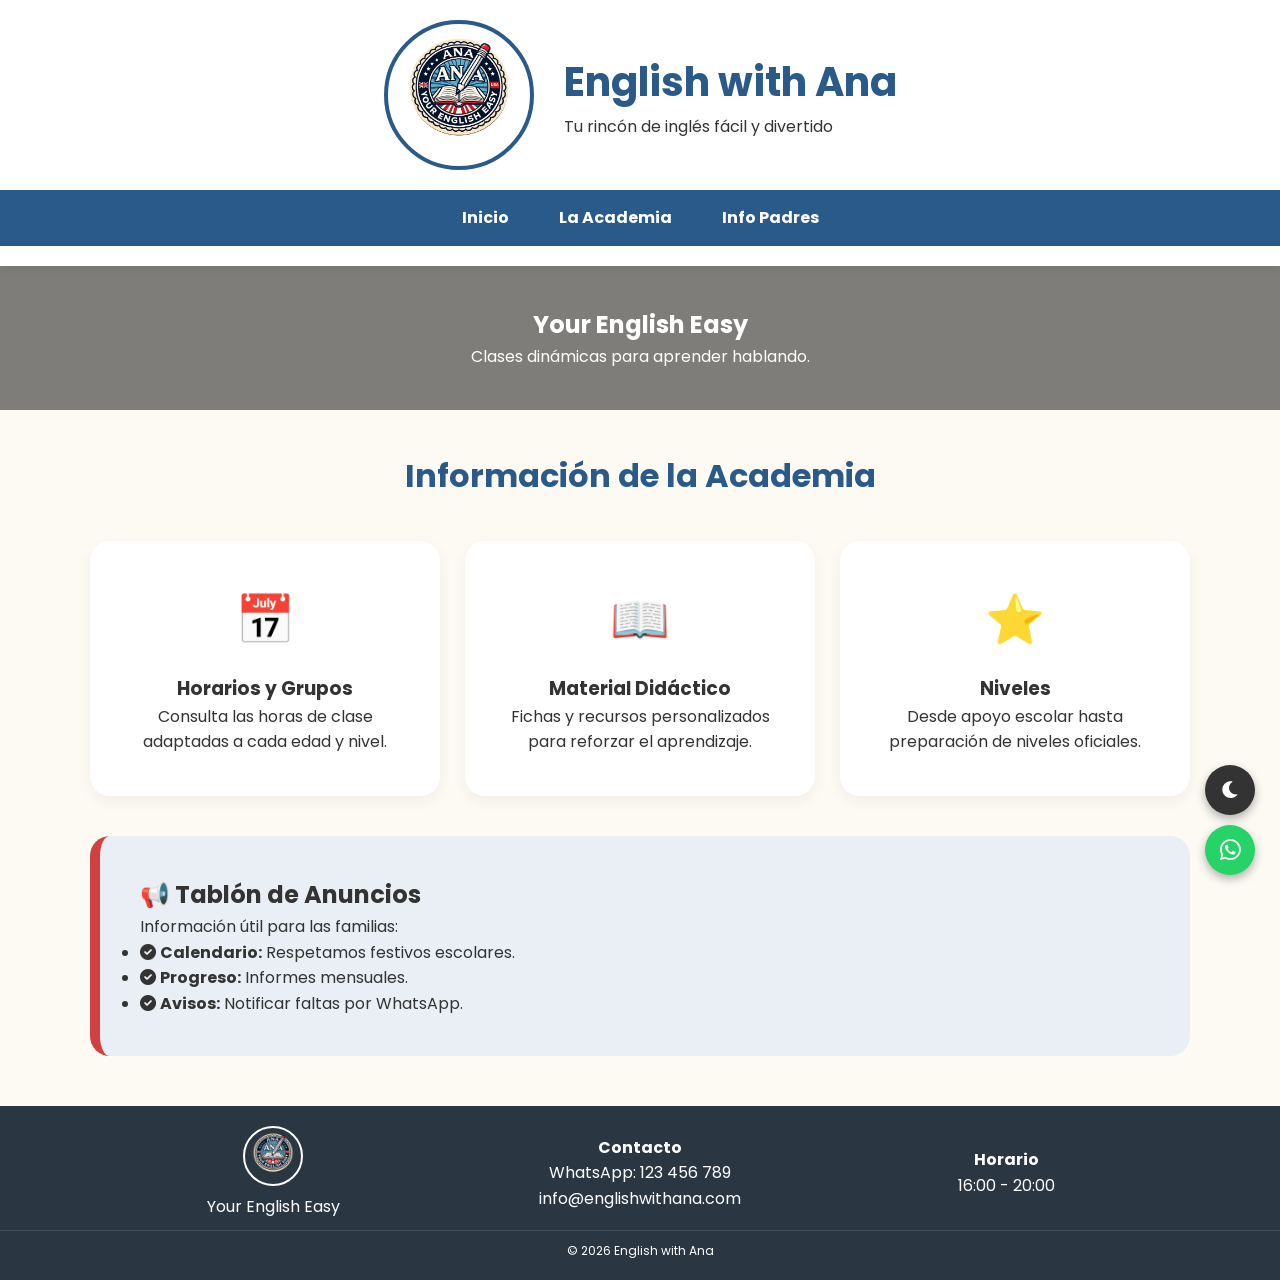
==== index.html @ 5e816d54 "Subida inicial academia Ana" ====
<!DOCTYPE html>
<html lang="es">
<head>
    <meta charset="UTF-8">
    <meta name="viewport" content="width=device-width, initial-scale=1.0">
    <title>English with Ana | Academia de Inglés</title>
    <link rel="stylesheet" href="style.css">
    <link href="https://fonts.googleapis.com/css2?family=Poppins:wght@300;400;700&display=swap" rel="stylesheet">
    <link rel="stylesheet" href="https://cdnjs.cloudflare.com/ajax/libs/font-awesome/6.0.0/css/all.min.css">
</head>
<body id="top">

    <header>
        <div class="container">
            <div class="header-content">
                <img src="img/logos.png" alt="Logo Ana" class="logo-patch">
                <div class="header-text">
                    <h1>English with Ana</h1>
                    <p>Tu rincón de inglés fácil y divertido</p>
                </div>
            </div>
        </div>
        <nav>
            <ul>
                <li><a href="#top">Inicio</a></li>
                <li><a href="#academia">La Academia</a></li>
                <li><a href="#padres">Info Padres</a></li>
            </ul>
        </nav>
    </header>

    <section id="hero">
        <div class="hero-content">
            <h2>Your English Easy</h2>
            <p>Clases dinámicas para aprender hablando.</p>
        </div>
    </section>

    <main class="container">
        <h2 class="section-title">Información de la Academia</h2>
        
        <section id="academia" class="grid">
            <div class="card reveal">
                <div class="icon">📅</div>
                <h3>Horarios y Grupos</h3>
                <p>Consulta las horas de clase adaptadas a cada edad y nivel.</p>
            </div>
            <div class="card reveal">
                <div class="icon">📖</div>
                <h3>Material Didáctico</h3>
                <p>Fichas y recursos personalizados para reforzar el aprendizaje.</p>
            </div>
            <div class="card reveal">
                <div class="icon">⭐</div>
                <h3>Niveles</h3>
                <p>Desde apoyo escolar hasta preparación de niveles oficiales.</p>
            </div>
        </section>

        <div class="info-parents reveal" id="padres">
            <h2>📢 Tablón de Anuncios</h2>
            <p>Información útil para las familias:</p>
            <ul class="parent-list">
                <li><i class="fas fa-check-circle"></i> <strong>Calendario:</strong> Respetamos festivos escolares.</li>
                <li><i class="fas fa-check-circle"></i> <strong>Progreso:</strong> Informes mensuales.</li>
                <li><i class="fas fa-check-circle"></i> <strong>Avisos:</strong> Notificar faltas por WhatsApp.</li>
            </ul>
        </div>
    </main>

    <button id="btnScrollTop" class="scroll-top" title="Subir">
        <i class="fas fa-chevron-up"></i>
    </button>

    <button id="btnTheme" class="theme-toggle" title="Cambiar modo">
        <i class="fas fa-moon"></i>
    </button>

    <a href="https://wa.me/34123456789" class="whatsapp-btn" target="_blank">
        <i class="fab fa-whatsapp"></i>
    </a>

    <footer>
        <div class="container footer-grid">
            <div class="footer-item">
                <img src="img/logos.png" alt="logo ana" class="footer-logo">
                <p>Your English Easy</p>
            </div>
            <div class="footer-item">
                <h4>Contacto</h4>
                <p>WhatsApp: 123 456 789</p>
                <p>info@englishwithana.com</p>
            </div>
            <div class="footer-item">
                <h4>Horario</h4>
                <p>16:00 - 20:00</p>
            </div>
        </div>
        <div class="footer-bottom">
            <p>&copy; 2026 English with Ana</p>
        </div>
    </footer>

    <script src="script.js"></script>
</body>
</html>
---- style.css ----
/* RESET Y BASE */
* { margin: 0; padding: 0; box-sizing: border-box; }
body {
    font-family: 'Poppins', sans-serif;
    background-color: #fcfaf3;
    color: #333;
    line-height: 1.6;
    scroll-behavior: smooth;
    transition: background-color 0.4s, color 0.4s;
}
.container { width: 90%; max-width: 1100px; margin: auto; }

/* HEADER */
header { background: white; padding: 20px 0; box-shadow: 0 2px 15px rgba(0,0,0,0.08); }
.header-content { display: flex; align-items: center; justify-content: center; gap: 30px; }
.logo-patch { width: 150px; height: 150px; border-radius: 50%; border: 4px solid #2a5a8a; object-fit: cover; }
.header-text h1 { color: #2a5a8a; font-size: 2.5rem; }
nav { background: #2a5a8a; margin-top: 20px; }
nav ul { display: flex; justify-content: center; list-style: none; }
nav a { color: white; text-decoration: none; padding: 15px 25px; display: block; font-weight: bold; }

/* HERO */
#hero {
    background: linear-gradient(rgba(0,0,0,0.5), rgba(0,0,0,0.5)), url('https://images.unsplash.com/photo-1513635269975-59663e0ac1ad?q=80&w=1600&auto=format&fit=crop');
    background-size: cover; background-position: center;
    color: white; padding: 40px 20px; text-align: center;
}

/* TARJETAS CON EFECTO DE COLOR (HOVER) */
.grid { display: grid; grid-template-columns: repeat(auto-fit, minmax(280px, 1fr)); gap: 25px; margin: 40px 0; }

.card {
    background: white;
    padding: 40px 30px;
    border-radius: 20px;
    text-align: center;
    box-shadow: 0 5px 15px rgba(0,0,0,0.05);
    transition: all 0.4s ease; /* Para que el cambio de color sea suave */
    cursor: pointer;
    border: 1px solid transparent;
}

/* AQUÍ ESTÁ EL EFECTO QUE QUERÍAS */
.card:hover {
    background-color: #7fb3d5; /* El azul chulo de la imagen */
    transform: translateY(-15px);
    box-shadow: 0 15px 35px rgba(0,0,0,0.2);
}

.card:hover h3, .card:hover p, .card:hover .icon {
    color: white; /* El texto cambia a blanco al pasar el ratón */
}

.icon { font-size: 3rem; margin-bottom: 15px; transition: color 0.3s; }
.section-title { margin: 40px 0 20px; text-align: center; color: #2a5a8a; font-size: 2rem; }

/* REVEAL ANIMATION */
.reveal { position: relative; transform: translateY(50px); opacity: 0; transition: all 0.8s ease-out; }
.reveal.active { transform: translateY(0); opacity: 1; }

/* INFO PADRES */
.info-parents { background: #e9eff5; padding: 40px; border-radius: 20px; border-left: 10px solid #d14141; margin-bottom: 50px; }

/* BOTONES FLOTANTES REORDENADOS */
.whatsapp-btn, .scroll-top, .theme-toggle {
    position: fixed; right: 25px; width: 50px; height: 50px; border-radius: 50%;
    display: flex; align-items: center; justify-content: center; color: white;
    border: none; cursor: pointer; box-shadow: 0 4px 10px rgba(0,0,0,0.3); z-index: 2000; transition: 0.3s;
}
.scroll-top { bottom: 145px; background: #2a5a8a; display: none; }
.theme-toggle { bottom: 85px; background: #333; font-size: 1.2rem; }
.whatsapp-btn { bottom: 25px; background: #25d366; font-size: 1.5rem; text-decoration: none; }

/* MODO OSCURO */
body.dark-mode { background-color: #1a1a1a; color: #f4f4f4; }
body.dark-mode header { background-color: #2d2d2d; }
body.dark-mode .card { background-color: #2d2d2d; color: white; }
body.dark-mode .card:hover { background-color: #2a5a8a; } /* Un azul más fuerte en modo oscuro */
body.dark-mode .info-parents { background-color: #333; color: white; }

/* FOOTER */
footer { background: #2a3642; color: white; padding: 20px 0; }
.footer-grid { display: grid; grid-template-columns: repeat(3, 1fr); align-items: center; text-align: center; }
.footer-logo { width: 60px; height: 60px; border-radius: 50%; border: 2px solid white; object-fit: cover; }
.footer-bottom { text-align: center; font-size: 0.75rem; border-top: 1px solid rgba(255,255,255,0.1); margin-top: 10px; padding-top: 10px; }

@media (max-width: 600px) { .footer-grid { grid-template-columns: 1fr; gap: 20px; } }
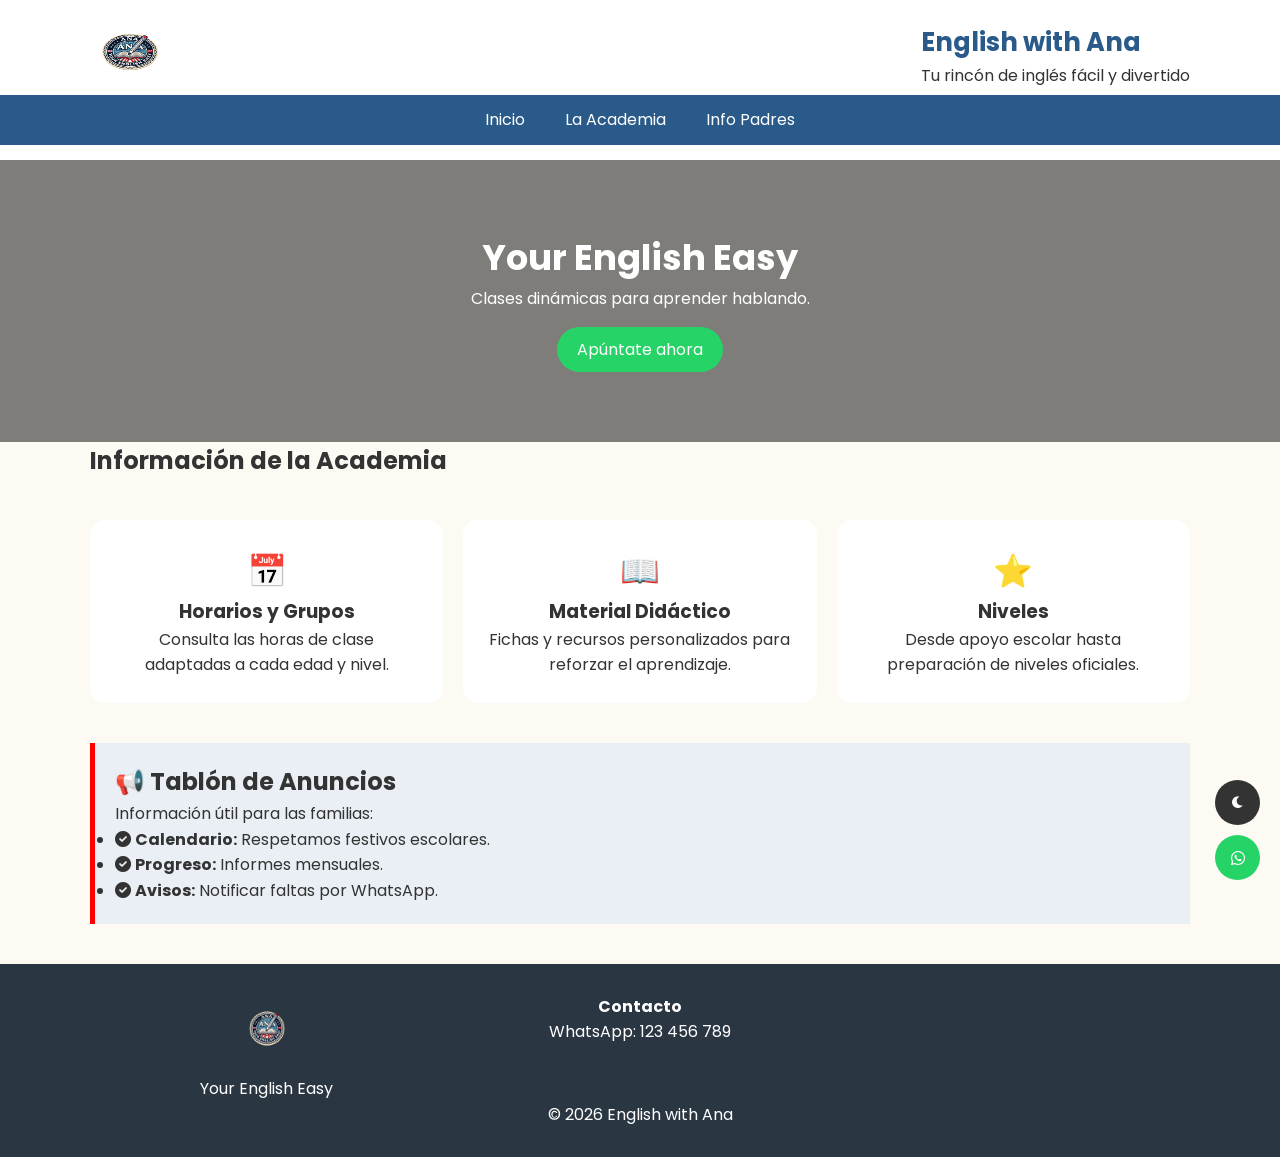
==== commit 15fdbbae: "Actualizacion de la pagina" ====
--- a/index.html
+++ b/index.html
@@ -10,97 +10,85 @@
 </head>
 <body id="top">
 
-    <header>
-        <div class="container">
-            <div class="header-content">
-                <img src="img/logos.png" alt="Logo Ana" class="logo-patch">
-                <div class="header-text">
-                    <h1>English with Ana</h1>
-                    <p>Tu rincón de inglés fácil y divertido</p>
-                </div>
+<header>
+    <div class="container">
+        <div class="header-content">
+            <img src="img/logos.png" alt="Logo Ana" class="logo-patch">
+            <div class="header-text">
+                <h1>English with Ana</h1>
+                <p>Tu rincón de inglés fácil y divertido</p>
             </div>
+            <button class="menu-toggle" id="mobile-menu">
+                <i class="fas fa-bars"></i>
+            </button>
         </div>
-        <nav>
-            <ul>
-                <li><a href="#top">Inicio</a></li>
-                <li><a href="#academia">La Academia</a></li>
-                <li><a href="#padres">Info Padres</a></li>
-            </ul>
-        </nav>
-    </header>
+    </div>
+    <nav id="nav-menu">
+        <ul>
+            <li><a href="#top">Inicio</a></li>
+            <li><a href="#academia">La Academia</a></li>
+            <li><a href="#padres">Info Padres</a></li>
+        </ul>
+    </nav>
+</header>
 
-    <section id="hero">
-        <div class="hero-content">
-            <h2>Your English Easy</h2>
-            <p>Clases dinámicas para aprender hablando.</p>
+<section id="hero">
+    <div class="hero-content">
+        <h2>Your English Easy</h2>
+        <p>Clases dinámicas para aprender hablando.</p>
+        <a href="https://wa.me/34123456789" class="btn-cta">Apúntate ahora</a>
+    </div>
+</section>
+
+<main class="container">
+    <h2 class="section-title">Información de la Academia</h2>
+    <section id="academia" class="grid">
+        <div class="card reveal">
+            <div class="icon">📅</div>
+            <h3>Horarios y Grupos</h3>
+            <p>Consulta las horas de clase adaptadas a cada edad y nivel.</p>
+        </div>
+        <div class="card reveal">
+            <div class="icon">📖</div>
+            <h3>Material Didáctico</h3>
+            <p>Fichas y recursos personalizados para reforzar el aprendizaje.</p>
+        </div>
+        <div class="card reveal">
+            <div class="icon">⭐</div>
+            <h3>Niveles</h3>
+            <p>Desde apoyo escolar hasta preparación de niveles oficiales.</p>
         </div>
     </section>
 
-    <main class="container">
-        <h2 class="section-title">Información de la Academia</h2>
-        
-        <section id="academia" class="grid">
-            <div class="card reveal">
-                <div class="icon">📅</div>
-                <h3>Horarios y Grupos</h3>
-                <p>Consulta las horas de clase adaptadas a cada edad y nivel.</p>
-            </div>
-            <div class="card reveal">
-                <div class="icon">📖</div>
-                <h3>Material Didáctico</h3>
-                <p>Fichas y recursos personalizados para reforzar el aprendizaje.</p>
-            </div>
-            <div class="card reveal">
-                <div class="icon">⭐</div>
-                <h3>Niveles</h3>
-                <p>Desde apoyo escolar hasta preparación de niveles oficiales.</p>
-            </div>
-        </section>
+    <div class="info-parents reveal" id="padres">
+        <h2>📢 Tablón de Anuncios</h2>
+        <p>Información útil para las familias:</p>
+        <ul class="parent-list">
+            <li><i class="fas fa-check-circle"></i> <strong>Calendario:</strong> Respetamos festivos escolares.</li>
+            <li><i class="fas fa-check-circle"></i> <strong>Progreso:</strong> Informes mensuales.</li>
+            <li><i class="fas fa-check-circle"></i> <strong>Avisos:</strong> Notificar faltas por WhatsApp.</li>
+        </ul>
+    </div>
+</main>
 
-        <div class="info-parents reveal" id="padres">
-            <h2>📢 Tablón de Anuncios</h2>
-            <p>Información útil para las familias:</p>
-            <ul class="parent-list">
-                <li><i class="fas fa-check-circle"></i> <strong>Calendario:</strong> Respetamos festivos escolares.</li>
-                <li><i class="fas fa-check-circle"></i> <strong>Progreso:</strong> Informes mensuales.</li>
-                <li><i class="fas fa-check-circle"></i> <strong>Avisos:</strong> Notificar faltas por WhatsApp.</li>
-            </ul>
+<button id="btnScrollTop" class="scroll-top"><i class="fas fa-chevron-up"></i></button>
+<button id="btnTheme" class="theme-toggle"><i class="fas fa-moon"></i></button>
+<a href="https://wa.me/34123456789" class="whatsapp-btn" target="_blank"><i class="fab fa-whatsapp"></i></a>
+
+<footer>
+    <div class="container footer-grid">
+        <div class="footer-item">
+            <img src="img/logos.png" alt="logo ana" class="footer-logo">
+            <p>Your English Easy</p>
         </div>
-    </main>
+        <div class="footer-item">
+            <h4>Contacto</h4>
+            <p>WhatsApp: 123 456 789</p>
+        </div>
+    </div>
+    <div class="footer-bottom"><p>&copy; 2026 English with Ana</p></div>
+</footer>
 
-    <button id="btnScrollTop" class="scroll-top" title="Subir">
-        <i class="fas fa-chevron-up"></i>
-    </button>
-
-    <button id="btnTheme" class="theme-toggle" title="Cambiar modo">
-        <i class="fas fa-moon"></i>
-    </button>
-
-    <a href="https://wa.me/34123456789" class="whatsapp-btn" target="_blank">
-        <i class="fab fa-whatsapp"></i>
-    </a>
-
-    <footer>
-        <div class="container footer-grid">
-            <div class="footer-item">
-                <img src="img/logos.png" alt="logo ana" class="footer-logo">
-                <p>Your English Easy</p>
-            </div>
-            <div class="footer-item">
-                <h4>Contacto</h4>
-                <p>WhatsApp: 123 456 789</p>
-                <p>info@englishwithana.com</p>
-            </div>
-            <div class="footer-item">
-                <h4>Horario</h4>
-                <p>16:00 - 20:00</p>
-            </div>
-        </div>
-        <div class="footer-bottom">
-            <p>&copy; 2026 English with Ana</p>
-        </div>
-    </footer>
-
-    <script src="script.js"></script>
+<script src="script.js"></script>
 </body>
 </html>
--- a/style.css
+++ b/style.css
@@ -1,87 +1,46 @@
-/* RESET Y BASE */
+/* TUS ESTILOS ORIGINALES (NO TOCAR) */
 * { margin: 0; padding: 0; box-sizing: border-box; }
-body {
-    font-family: 'Poppins', sans-serif;
-    background-color: #fcfaf3;
-    color: #333;
-    line-height: 1.6;
-    scroll-behavior: smooth;
-    transition: background-color 0.4s, color 0.4s;
-}
+body { font-family: 'Poppins', sans-serif; background-color: #fcfaf3; color: #333; line-height: 1.6; }
 .container { width: 90%; max-width: 1100px; margin: auto; }
+header { background: white; padding: 15px 0; position: sticky; top: 0; z-index: 1000; }
+.header-content { display: flex; align-items: center; justify-content: space-between; }
+.logo-patch { width: 80px; height: 80px; border-radius: 50%; }
+.header-text h1 { color: #2a5a8a; font-size: 1.6rem; }
+.menu-toggle { display: none; font-size: 1.5rem; background: none; border: none; cursor: pointer; }
+nav { background: #2a5a8a; transition: 0.3s; }
+nav ul { display: flex; justify-content: center; list-style: none; }
+nav a { color: white; padding: 12px 20px; display: block; text-decoration: none; }
+#hero { background: linear-gradient(rgba(0,0,0,0.5), rgba(0,0,0,0.5)), url('https://images.unsplash.com/photo-1513635269975-59663e0ac1ad?q=80&w=1600'); background-size: cover; background-position: center; color: white; text-align: center; padding: 70px 20px; }
+#hero h2 { font-size: 2.2rem; }
+.btn-cta { display: inline-block; margin-top: 15px; background: #25d366; color: white; padding: 10px 20px; border-radius: 25px; text-decoration: none; }
+.grid { display: grid; grid-template-columns: repeat(3, 1fr); gap: 20px; margin: 40px 0; }
+.card { background: white; padding: 25px; border-radius: 15px; text-align: center; transition: 0.3s; }
+.card:hover { transform: translateY(-5px); background: #7fb3d5; color: white; }
+.icon { font-size: 2rem; }
+.info-parents { background: #e9eff5; padding: 20px; margin-bottom: 40px; border-left: 5px solid red; }
+footer { background: #2a3642; color: white; padding: 30px 0; text-align: center; }
+.footer-grid { display: grid; grid-template-columns: repeat(3, 1fr); gap: 20px; }
+.footer-logo { width: 50px; }
+.whatsapp-btn, .scroll-top, .theme-toggle { position: fixed; right: 20px; width: 45px; height: 45px; border-radius: 50%; display: flex; justify-content: center; align-items: center; color: white; border: none; z-index: 2000; cursor: pointer; }
+.whatsapp-btn { bottom: 20px; background: #25d366; text-decoration: none; }
+.theme-toggle { bottom: 75px; background: #333; }
+.scroll-top { bottom: 130px; background: #2a5a8a; display: none; }
+.reveal { opacity: 0; transform: translateY(20px); transition: 0.5s; }
+.reveal.active { opacity: 1; transform: translateY(0); }
 
-/* HEADER */
-header { background: white; padding: 20px 0; box-shadow: 0 2px 15px rgba(0,0,0,0.08); }
-.header-content { display: flex; align-items: center; justify-content: center; gap: 30px; }
-.logo-patch { width: 150px; height: 150px; border-radius: 50%; border: 4px solid #2a5a8a; object-fit: cover; }
-.header-text h1 { color: #2a5a8a; font-size: 2.5rem; }
-nav { background: #2a5a8a; margin-top: 20px; }
-nav ul { display: flex; justify-content: center; list-style: none; }
-nav a { color: white; text-decoration: none; padding: 15px 25px; display: block; font-weight: bold; }
-
-/* HERO */
-#hero {
-    background: linear-gradient(rgba(0,0,0,0.5), rgba(0,0,0,0.5)), url('https://images.unsplash.com/photo-1513635269975-59663e0ac1ad?q=80&w=1600&auto=format&fit=crop');
-    background-size: cover; background-position: center;
-    color: white; padding: 40px 20px; text-align: center;
+/* TUS MEDIA QUERIES ORIGINALES (NO TOCAR) */
+@media (max-width: 768px) {
+    .menu-toggle { display: block; }
+    nav { max-height: 0; overflow: hidden; }
+    nav.active { max-height: 350px; } /* Esto arregla el botón del menú */
+    nav ul { flex-direction: column; }
+    .grid, .footer-grid { grid-template-columns: 1fr; }
 }
 
-/* TARJETAS CON EFECTO DE COLOR (HOVER) */
-.grid { display: grid; grid-template-columns: repeat(auto-fit, minmax(280px, 1fr)); gap: 25px; margin: 40px 0; }
-
-.card {
-    background: white;
-    padding: 40px 30px;
-    border-radius: 20px;
-    text-align: center;
-    box-shadow: 0 5px 15px rgba(0,0,0,0.05);
-    transition: all 0.4s ease; /* Para que el cambio de color sea suave */
-    cursor: pointer;
-    border: 1px solid transparent;
+@media (min-width: 769px) and (max-width: 1024px) {
+    .grid, .footer-grid { grid-template-columns: repeat(2, 1fr); }
 }
 
-/* AQUÍ ESTÁ EL EFECTO QUE QUERÍAS */
-.card:hover {
-    background-color: #7fb3d5; /* El azul chulo de la imagen */
-    transform: translateY(-15px);
-    box-shadow: 0 15px 35px rgba(0,0,0,0.2);
-}
-
-.card:hover h3, .card:hover p, .card:hover .icon {
-    color: white; /* El texto cambia a blanco al pasar el ratón */
-}
-
-.icon { font-size: 3rem; margin-bottom: 15px; transition: color 0.3s; }
-.section-title { margin: 40px 0 20px; text-align: center; color: #2a5a8a; font-size: 2rem; }
-
-/* REVEAL ANIMATION */
-.reveal { position: relative; transform: translateY(50px); opacity: 0; transition: all 0.8s ease-out; }
-.reveal.active { transform: translateY(0); opacity: 1; }
-
-/* INFO PADRES */
-.info-parents { background: #e9eff5; padding: 40px; border-radius: 20px; border-left: 10px solid #d14141; margin-bottom: 50px; }
-
-/* BOTONES FLOTANTES REORDENADOS */
-.whatsapp-btn, .scroll-top, .theme-toggle {
-    position: fixed; right: 25px; width: 50px; height: 50px; border-radius: 50%;
-    display: flex; align-items: center; justify-content: center; color: white;
-    border: none; cursor: pointer; box-shadow: 0 4px 10px rgba(0,0,0,0.3); z-index: 2000; transition: 0.3s;
-}
-.scroll-top { bottom: 145px; background: #2a5a8a; display: none; }
-.theme-toggle { bottom: 85px; background: #333; font-size: 1.2rem; }
-.whatsapp-btn { bottom: 25px; background: #25d366; font-size: 1.5rem; text-decoration: none; }
-
-/* MODO OSCURO */
+/* REGLA PARA EL MODO OSCURO (Para que el botón funcione) */
 body.dark-mode { background-color: #1a1a1a; color: #f4f4f4; }
-body.dark-mode header { background-color: #2d2d2d; }
-body.dark-mode .card { background-color: #2d2d2d; color: white; }
-body.dark-mode .card:hover { background-color: #2a5a8a; } /* Un azul más fuerte en modo oscuro */
-body.dark-mode .info-parents { background-color: #333; color: white; }
-
-/* FOOTER */
-footer { background: #2a3642; color: white; padding: 20px 0; }
-.footer-grid { display: grid; grid-template-columns: repeat(3, 1fr); align-items: center; text-align: center; }
-.footer-logo { width: 60px; height: 60px; border-radius: 50%; border: 2px solid white; object-fit: cover; }
-.footer-bottom { text-align: center; font-size: 0.75rem; border-top: 1px solid rgba(255,255,255,0.1); margin-top: 10px; padding-top: 10px; }
-
-@media (max-width: 600px) { .footer-grid { grid-template-columns: 1fr; gap: 20px; } }+body.dark-mode header, body.dark-mode .card { background-color: #333; color: white; }
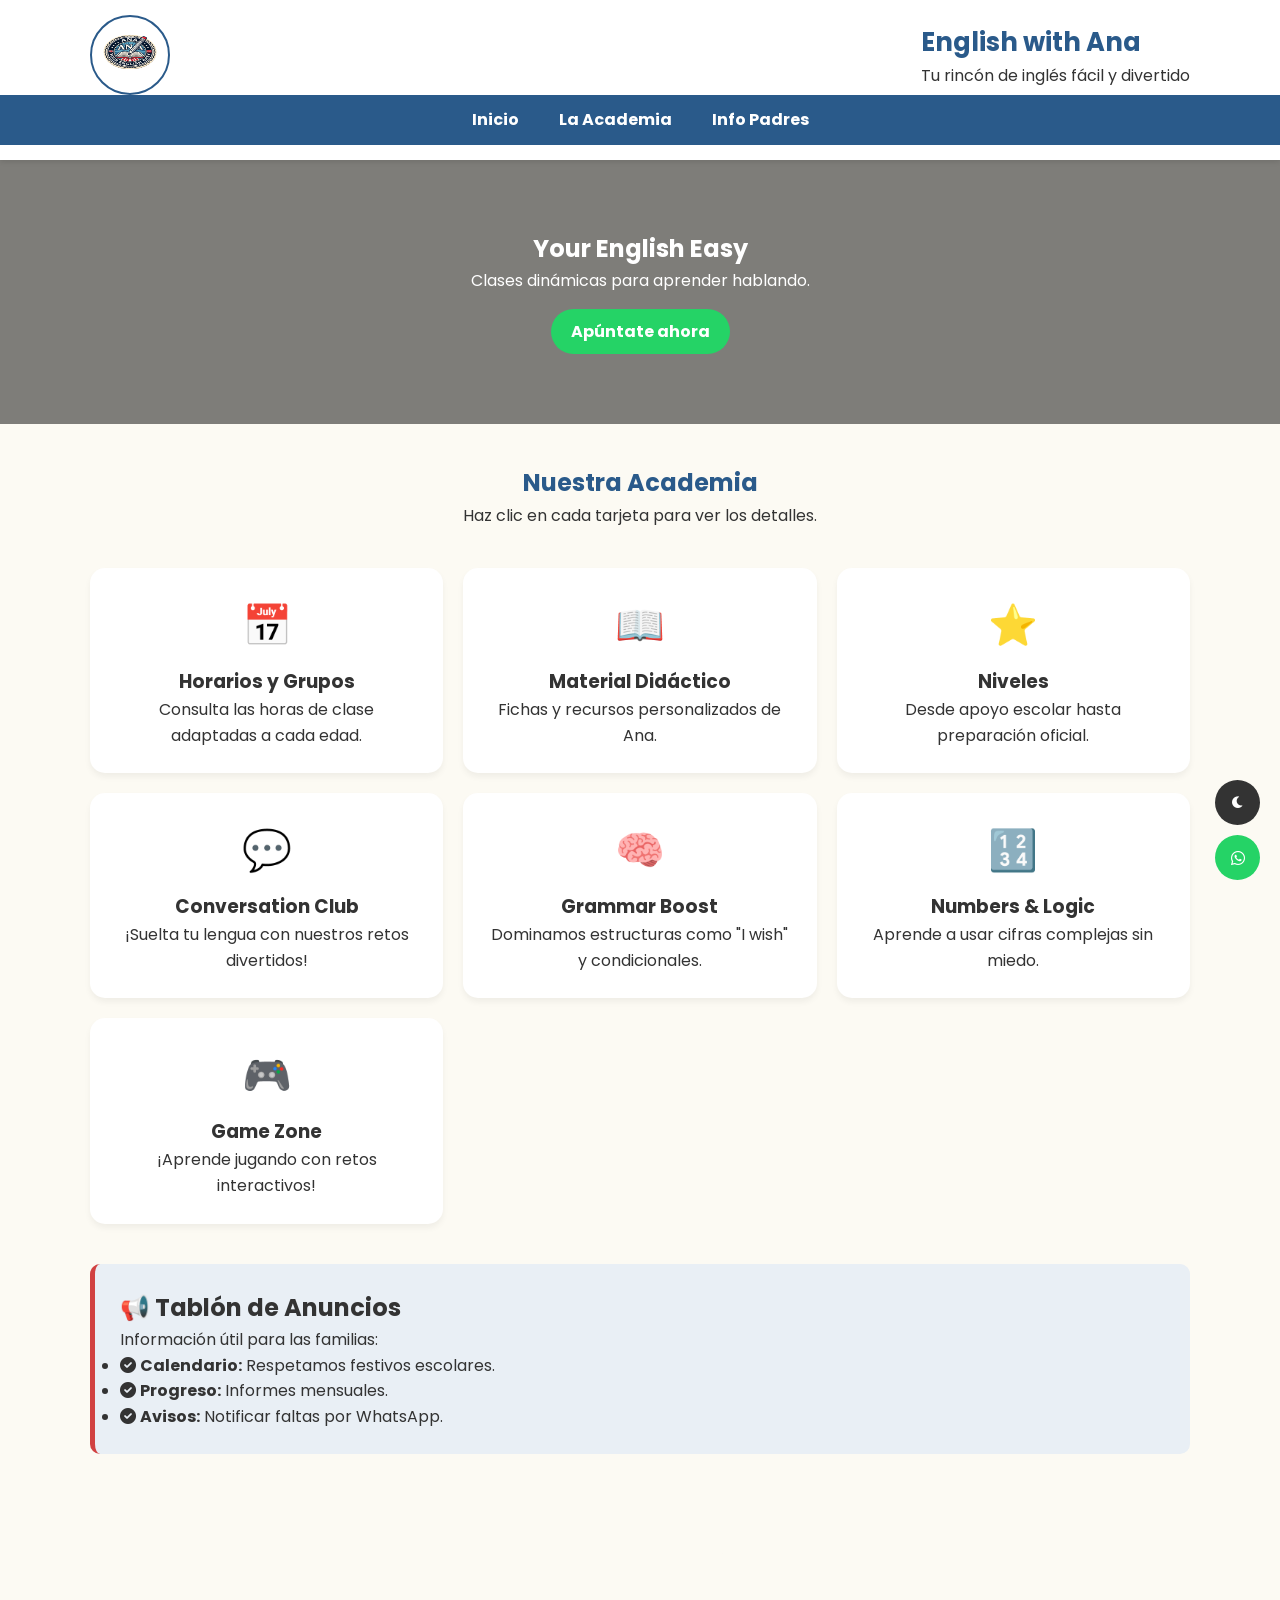
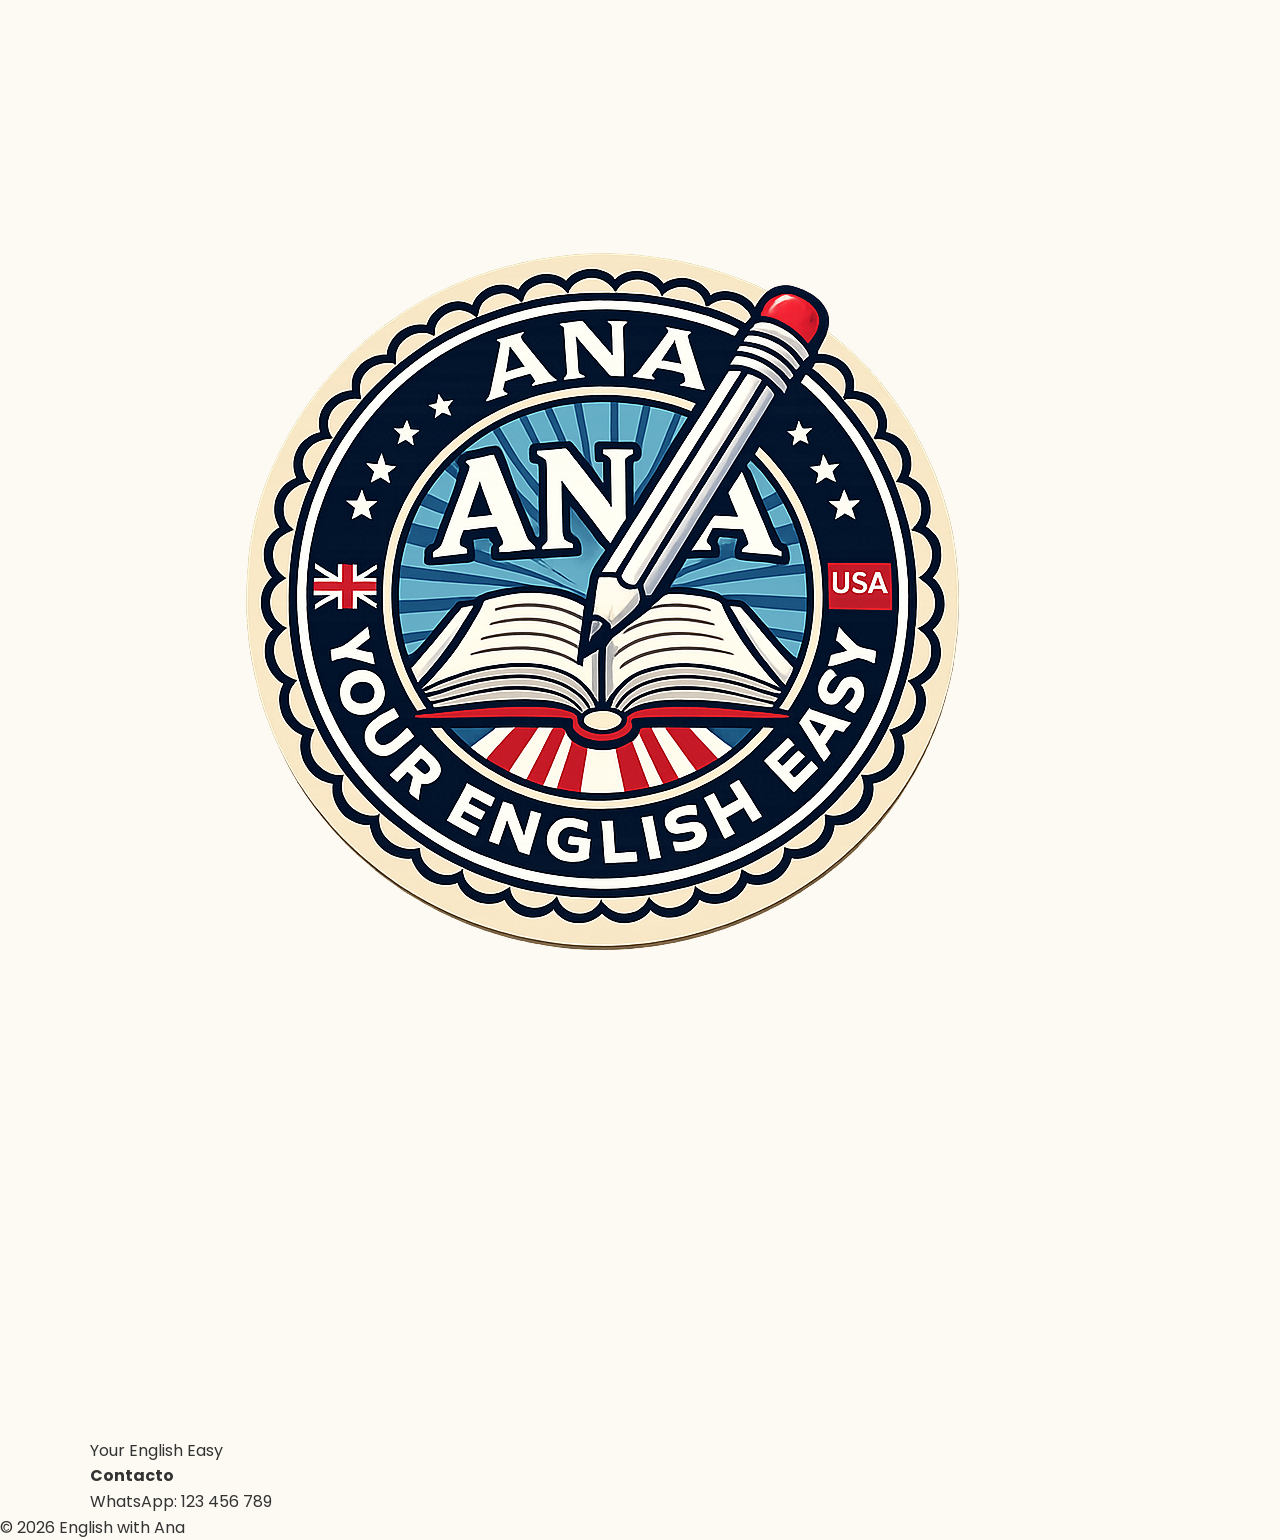
==== commit 12f6d085: "Actualizacion de la pagina" ====
--- a/index.html
+++ b/index.html
@@ -41,23 +41,67 @@
 </section>
 
 <main class="container">
-    <h2 class="section-title">Información de la Academia</h2>
+    <h2 class="section-title">Nuestra Academia</h2>
+    <p style="text-align:center; margin-bottom: 20px;">Haz clic en cada tarjeta para ver los detalles.</p>
+
     <section id="academia" class="grid">
-        <div class="card reveal">
-            <div class="icon">📅</div>
-            <h3>Horarios y Grupos</h3>
-            <p>Consulta las horas de clase adaptadas a cada edad y nivel.</p>
-        </div>
-        <div class="card reveal">
-            <div class="icon">📖</div>
-            <h3>Material Didáctico</h3>
-            <p>Fichas y recursos personalizados para reforzar el aprendizaje.</p>
-        </div>
-        <div class="card reveal">
-            <div class="icon">⭐</div>
-            <h3>Niveles</h3>
-            <p>Desde apoyo escolar hasta preparación de niveles oficiales.</p>
-        </div>
+        
+        <a href="horarios.html" class="card-link">
+            <div class="card reveal">
+                <div class="icon">📅</div>
+                <h3>Horarios y Grupos</h3>
+                <p>Consulta las horas de clase adaptadas a cada edad.</p>
+            </div>
+        </a>
+
+        <a href="material.html" class="card-link">
+            <div class="card reveal">
+                <div class="icon">📖</div>
+                <h3>Material Didáctico</h3>
+                <p>Fichas y recursos personalizados de Ana.</p>
+            </div>
+        </a>
+
+        <a href="niveles.html" class="card-link">
+            <div class="card reveal">
+                <div class="icon">⭐</div>
+                <h3>Niveles</h3>
+                <p>Desde apoyo escolar hasta preparación oficial.</p>
+            </div>
+        </a>
+
+        <a href="conversation.html" class="card-link">
+            <div class="card reveal">
+                <div class="icon">💬</div>
+                <h3>Conversation Club</h3>
+                <p>¡Suelta tu lengua con nuestros retos divertidos!</p>
+            </div>
+        </a>
+
+        <a href="grammar.html" class="card-link">
+            <div class="card reveal">
+                <div class="icon">🧠</div>
+                <h3>Grammar Boost</h3>
+                <p>Dominamos estructuras como "I wish" y condicionales.</p>
+            </div>
+        </a>
+
+        <a href="logic.html" class="card-link">
+            <div class="card reveal">
+                <div class="icon">🔢</div>
+                <h3>Numbers & Logic</h3>
+                <p>Aprende a usar cifras complejas sin miedo.</p>
+            </div>
+        </a>
+
+        <a href="games.html" class="card-link">
+            <div class="card reveal">
+                <div class="icon">🎮</div>
+                <h3>Game Zone</h3>
+                <p>¡Aprende jugando con retos interactivos!</p>
+            </div>
+        </a>
+
     </section>
 
     <div class="info-parents reveal" id="padres">
@@ -86,7 +130,9 @@
             <p>WhatsApp: 123 456 789</p>
         </div>
     </div>
-    <div class="footer-bottom"><p>&copy; 2026 English with Ana</p></div>
+    <div class="footer-bottom">
+        <p>&copy; 2026 English with Ana</p>
+    </div>
 </footer>
 
 <script src="script.js"></script>
--- a/style.css
+++ b/style.css
@@ -1,46 +1,78 @@
-/* TUS ESTILOS ORIGINALES (NO TOCAR) */
 * { margin: 0; padding: 0; box-sizing: border-box; }
-body { font-family: 'Poppins', sans-serif; background-color: #fcfaf3; color: #333; line-height: 1.6; }
+body { font-family: 'Poppins', sans-serif; background-color: #fcfaf3; color: #333; line-height: 1.6; transition: 0.3s; }
 .container { width: 90%; max-width: 1100px; margin: auto; }
-header { background: white; padding: 15px 0; position: sticky; top: 0; z-index: 1000; }
+
+/* HEADER */
+header { background: white; padding: 15px 0; position: sticky; top: 0; z-index: 1000; box-shadow: 0 2px 5px rgba(0,0,0,0.1); }
 .header-content { display: flex; align-items: center; justify-content: space-between; }
-.logo-patch { width: 80px; height: 80px; border-radius: 50%; }
+.logo-patch { width: 80px; height: 80px; border-radius: 50%; border: 2px solid #2a5a8a; }
 .header-text h1 { color: #2a5a8a; font-size: 1.6rem; }
-.menu-toggle { display: none; font-size: 1.5rem; background: none; border: none; cursor: pointer; }
+.menu-toggle { display: none; font-size: 1.5rem; background: none; border: none; cursor: pointer; color: #2a5a8a; }
+
+/* NAV */
 nav { background: #2a5a8a; transition: 0.3s; }
 nav ul { display: flex; justify-content: center; list-style: none; }
-nav a { color: white; padding: 12px 20px; display: block; text-decoration: none; }
+nav a { color: white; padding: 12px 20px; display: block; text-decoration: none; font-weight: bold; }
+
+/* GRID & CARDS */
+.grid { display: grid; grid-template-columns: repeat(auto-fit, minmax(280px, 1fr)); gap: 20px; margin: 40px 0; }
+.card-link { text-decoration: none; color: inherit; display: block; }
+.card { background: white; padding: 25px; border-radius: 15px; text-align: center; transition: 0.3s; height: 100%; box-shadow: 0 4px 6px rgba(0,0,0,0.05); }
+.card:hover { transform: translateY(-5px); background: #7fb3d5; color: white; }
+.icon { font-size: 2.5rem; margin-bottom: 10px; }
+
+/* HERO & OTHERS */
 #hero { background: linear-gradient(rgba(0,0,0,0.5), rgba(0,0,0,0.5)), url('https://images.unsplash.com/photo-1513635269975-59663e0ac1ad?q=80&w=1600'); background-size: cover; background-position: center; color: white; text-align: center; padding: 70px 20px; }
-#hero h2 { font-size: 2.2rem; }
-.btn-cta { display: inline-block; margin-top: 15px; background: #25d366; color: white; padding: 10px 20px; border-radius: 25px; text-decoration: none; }
-.grid { display: grid; grid-template-columns: repeat(3, 1fr); gap: 20px; margin: 40px 0; }
-.card { background: white; padding: 25px; border-radius: 15px; text-align: center; transition: 0.3s; }
-.card:hover { transform: translateY(-5px); background: #7fb3d5; color: white; }
-.icon { font-size: 2rem; }
-.info-parents { background: #e9eff5; padding: 20px; margin-bottom: 40px; border-left: 5px solid red; }
-footer { background: #2a3642; color: white; padding: 30px 0; text-align: center; }
-.footer-grid { display: grid; grid-template-columns: repeat(3, 1fr); gap: 20px; }
-.footer-logo { width: 50px; }
+.btn-cta { display: inline-block; margin-top: 15px; background: #25d366; color: white; padding: 10px 20px; border-radius: 25px; text-decoration: none; font-weight: bold; }
+.section-title { text-align: center; margin-top: 40px; color: #2a5a8a; }
+.info-parents { background: #e9eff5; padding: 25px; margin-bottom: 40px; border-left: 5px solid #d14141; border-radius: 10px; }
+
+/* BOTONES FLOTANTES */
 .whatsapp-btn, .scroll-top, .theme-toggle { position: fixed; right: 20px; width: 45px; height: 45px; border-radius: 50%; display: flex; justify-content: center; align-items: center; color: white; border: none; z-index: 2000; cursor: pointer; }
 .whatsapp-btn { bottom: 20px; background: #25d366; text-decoration: none; }
 .theme-toggle { bottom: 75px; background: #333; }
 .scroll-top { bottom: 130px; background: #2a5a8a; display: none; }
+
+/* REVEAL ANIMATION */
 .reveal { opacity: 0; transform: translateY(20px); transition: 0.5s; }
 .reveal.active { opacity: 1; transform: translateY(0); }
 
-/* TUS MEDIA QUERIES ORIGINALES (NO TOCAR) */
+/* MODO OSCURO */
+body.dark-mode { background-color: #1a1a1a; color: #f4f4f4; }
+body.dark-mode header, body.dark-mode .card { background-color: #2d2d2d; color: white; }
+/* ESTILOS PARA LOS JUEGOS */
+.game-input {
+    width: 100%;
+    padding: 10px;
+    margin: 15px 0;
+    border: 2px solid #eee;
+    border-radius: 8px;
+    font-family: 'Poppins', sans-serif;
+}
+.game-btn {
+    background: #2a5a8a;
+    color: white;
+    border: none;
+    padding: 10px 20px;
+    border-radius: 8px;
+    cursor: pointer;
+    font-weight: bold;
+    width: 100%;
+}
+.game-btn:hover {
+    background: #152b42;
+}
+.feedback {
+    margin-top: 10px;
+    font-size: 0.9rem;
+    font-weight: bold;
+}
+
+/* RESPONSIVE */
 @media (max-width: 768px) {
     .menu-toggle { display: block; }
     nav { max-height: 0; overflow: hidden; }
-    nav.active { max-height: 350px; } /* Esto arregla el botón del menú */
+    nav.active { max-height: 400px; }
     nav ul { flex-direction: column; }
-    .grid, .footer-grid { grid-template-columns: 1fr; }
-}
-
-@media (min-width: 769px) and (max-width: 1024px) {
-    .grid, .footer-grid { grid-template-columns: repeat(2, 1fr); }
-}
-
-/* REGLA PARA EL MODO OSCURO (Para que el botón funcione) */
-body.dark-mode { background-color: #1a1a1a; color: #f4f4f4; }
-body.dark-mode header, body.dark-mode .card { background-color: #333; color: white; }+    .header-text p { display: none; }
+}
